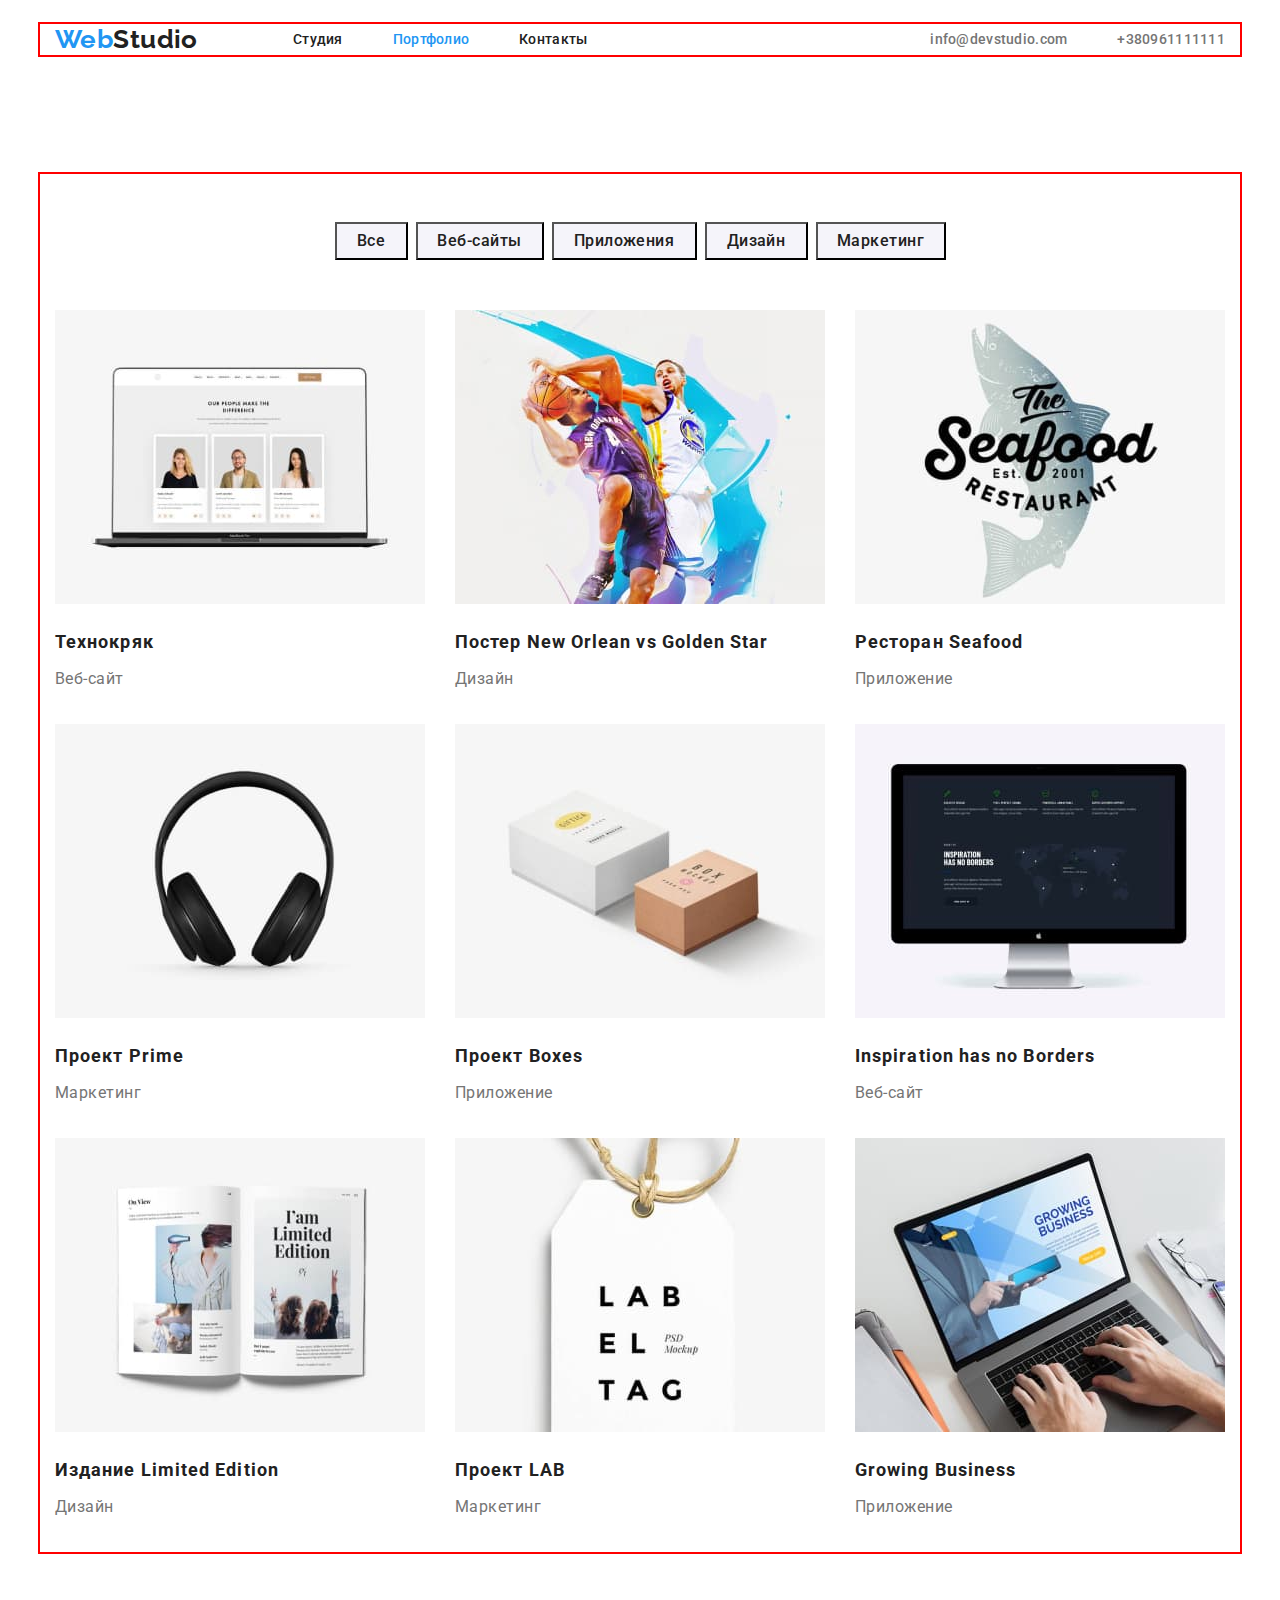
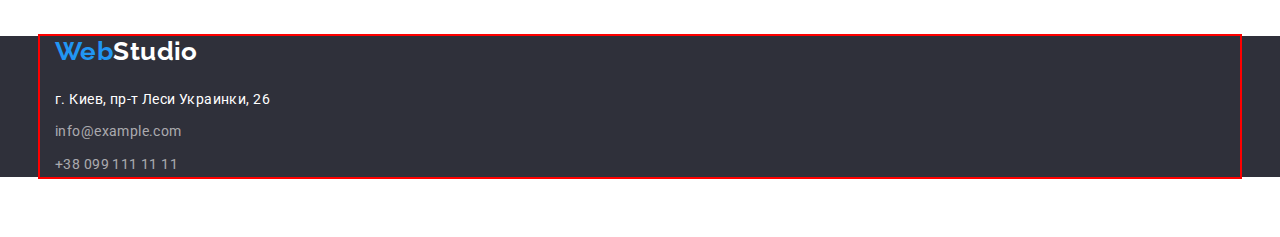
==== portfolio.html @ fa4daae7 "mod4" ====
<!DOCTYPE html>
<html lang="ru">
<head>
   <meta charset="UTF-8">
   <meta http-equiv="X-UA-Compatible" content="IE=edge">
   <meta name="viewport" content="width=device-width, initial-scale=1.0">
   <title>Portfolio</title>
   <link rel="preconnect" href="https://fonts.googleapis.com">
   <link rel="preconnect" href="https://fonts.gstatic.com" crossorigin>
   <link href="https://fonts.googleapis.com/css2?family=Raleway:wght@700&family=Roboto:wght@400;500;700;900&display=swap" rel="stylesheet">
   <link rel="stylesheet" href="https://cdnjs.cloudflare.com/ajax/libs/modern-normalize/1.1.0/modern-normalize.min.css">
   <link rel="stylesheet" href="./css/reset.css">
   <link rel="stylesheet" href="./css/styles.css">
</head>
<body>

<!-- Шапка -->
<header class="header">
   <div class="container header-container">
      <nav class="header-nav">
         <a class="logo-href" href="/"><span class="accent">Web</span><span class="logo">Studio</span></a>
         <ul class="site-nav list">
            <li class="header-item"><a href="./index.html" class="link">Студия</a></li>
            <li class="header-item"><a href="./portfolio.html" class="link current">Портфолио</a></li>
            <li class="header-item"><a href="Контакты" class="link">Контакты</a></li>
         </ul>
      </nav>
      <ul class="auth-nav list">
         <li><a href="info@devstudio.com" class="link current">info@devstudio.com</a></li>
         <li class="telephone"><a href="+380961111111" class="link">+380961111111</a></li>
      </ul>
   </div>
</header>

<!-- Герой -->
   <main>
      <section class="filter">
         <div class="container">
            <h1 class="filter-part"> наполнение страницы</h1>
               <ul class="filter-button list">
                     <li class="filter-item">
                        <button type="button" class="button-secondary oll">Все</button>
                     </li>
                     <li class="filter-item">
                        <button type="button" class="button-secondary web">Веб-сайты</button>
                     </li>
                     <li class="filter-item">
                        <button type="button" class="button-secondary app">Приложения</button>
                     </li>
                     <li class="filter-item">
                        <button type="button" class="button-secondary  des">Дизайн</button>
                     </li>
                     <li class="filter-item">
                        <button type="button" class="button-secondary mark">Маркетинг</button>
                     </li>
               </ul>
                  <ul class="filter-list option">
                     <li class="filter-selection">
                        <img src="./images/portfolio6.jpg" alt="ноутбук" width="370">
                        <h2 class="title">Технокряк</h2>
                        <p class="text">Веб-сайт</p>
                     </li>
                     <li class="filter-selection">
                        <img src="./images/portfolio1.jpg" alt="два парня играют мячом в баскетбол" width="370">
                        <h2 class="title">Постер New Orlean vs Golden Star</h2>
                        <p class="text">Дизайн</p>  
                     </li>
                     <li class="filter-selection">
                        <img src="./images/portfolio2.jpg" alt="логотип ресторана" width="370">
                        <h2 class="title">Ресторан Seafood</h2>
                        <p class="text">Приложение</p>
                     </li>
                     <li class="filter-selection">
                        <img src="./images/portfolio3.jpg" alt="наушники" width="370">
                        <h2 class="title">Проект Prime</h2>
                        <p class="text">Маркетинг</p>
                     </li>
                     <li class="filter-selection">
                        <img src="./images/portfolio4.jpg" alt="одна коричневая и одна белая коробочки" width="370">
                        <h2 class="title">Проект Boxes</h2>
                        <p class="text">Приложение</p>
                     </li>
                     <li class="filter-selection">
                        <img src="./images/portfolio5.jpg" alt="монитор" width="370">
                        <h2 class="title">Inspiration has no Borders</h2>
                        <p class="text">Веб-сайт</p>
                     </li>
                     <li class="filter-selection">
                        <img src="./images/portfolio7.jpg" alt="книга" width="370">
                        <h2 class="title">Издание Limited Edition</h2>
                        <p class="text">Дизайн</p>
                     </li>
                     <li class="filter-selection">
                        <img src="./images/portfolio8.jpg" alt="белая бирка с английскими буквами на коричневой веревке" width="370">
                        <h2 class="title">Проект LAB</h2>
                        <p class="text">Маркетинг</p>
                     </li>
                     <li class="filter-selection">
                        <img src="./images/portfolio9.jpg" alt="две руки лежат на клавиатуре ноутбука" width="370">
                        <h2 class="title">Growing Business</h2>
                        <p class="text">Приложение</p>
                     </li>
                  </ul>
         </div>
      </section>
   </main>

<!-- Футер -->
<footer class="footer-works">
   <div class="container logo-new">
      <a class="logo-href" href="/"><span class="accent">Web</span><span class="logo">Studio</span> </a>
      <address>
         <ul class="footer-local list">
            <li class="footer-item">
               <a href="г.Киев,пр-тЛесиУкраинки,26 " class="link actual">г. Киев, пр-т Леси Украинки, 26 <br /></a>
            </li>
            <li class="footer-item">
               <a href="info@example.com" class="link">info@example.com</a>
            </li>
            <li class="footer-item">
               <a href="+380991111111" class="link">+38 099 111 11 11</a>
            </li>
         </ul>
      </address>
   </div>
</footer>
</body>
</html>
---- css/styles.css ----
/* цвет основного текста #212121 */
/* вторичный цвет текста #757575 */
/* акцент #2196F3 */
/* адресс в футере rgba(255, 255, 255, 0.6) */
/* вторичный цвет фона вторичный цвет фона */
/* цвет фона руководителей #F5F4FA */

:root {
  --primary-text-color: #757575;
  --title-text-color: #212121;
  --accent-color: #2196f3;
  --primary-white-color: #ffffff;
  --footer-adress-color: rgba(255, 255, 255, 0.6);
  --base-margin: 30px;
}

/* Стили для index */
body {
  background: var(--primary-white-color);
  color: var(--primary-text-color);
  font-family: Roboto, sans-serif;
  letter-spacing: 0.03em;
  font-size: 14px;
  line-height: 1.71;
}

.container {
  width: 1200px;
  padding-left: 15px;
  padding-right: 15px;
  margin: 0 auto;
  outline: 2px solid red;
}

.list {
  list-style: none;
}

/* шапка */

.header {
  padding-top: 24px;
  padding-bottom: 25px;
}

.accent {
  color: var(--accent-color);
  font-family: Raleway, sans-serif;
  font-weight: 700;
  font-size: 26px;
  line-height: 1.19;
}

.logo {
  color: var(--title-text-color);
  font-family: Raleway, sans-serif;
  font-weight: 700;
  font-size: 26px;
  line-height: 1.19;
}

.logo-href {
  text-decoration: none;
  width: 145px;
  height: 31px;
  margin-right: 93px;
}

/* site nav */
.site-nav .link {
  color: var(--title-text-color);
  letter-spacing: 0.02em;
  font-weight: 500;
  font-size: 14px;
  line-height: 1.14;
  text-decoration: none;
  padding-top: 32px;
  padding-bottom: 32px;
}

.auth-nav .link {
  color: var(--primary-text-color);
  letter-spacing: 0.02em;
  font-weight: 500;
  font-size: 14px;
  line-height: 1.14;
  text-decoration: none;
  padding-top: 32px;
  padding-bottom: 32px;
}

.site-nav .link:hover,
.site-nav .link:focus {
  color: var(--accent-color);
}

.site-nav .link.current {
  color: var(--accent-color);
}

.auth-nav .link:hover,
.auth-nav .link:focus {
  color: var(--accent-color);
}

/* Hero */

.hero-works {
  background-color: #2f303a;
  padding-top: 200px;
  padding-bottom: 200px;
  margin: 0 auto;
  text-align: center;
}

.hero-title {
  color: var(--primary-white-color);
  letter-spacing: 0.06em;
  font-weight: 900;
  font-size: 44px;
  line-height: 1.36;
  text-align: center;
  text-transform: uppercase;
  width: 696px;
  margin: 0 auto;
  margin-bottom: var(--base-margin);
}

/* Section */

.section {
  padding: 94px 0;
}

.section .examples {
  padding: 94px 0;
}

.section-title {
  color: var(--title-text-color);
  font-weight: 700;
  font-size: 36px;
  line-height: 1.17;
  text-align: center;
  width: 376px;
  margin: 0 auto;
  margin-bottom: 50px;
}

.section-title.leaders {
  width: 264px;
  margin: 0 auto;
  margin-bottom: 50px;
}

.section-partition {
  color: var(--title-text-color);
  font-weight: 500;
  font-size: 16px;
  line-height: 1.18;
  margin-bottom: 10px;
  margin-top: 30px;
  text-align: center;
}

.feature-text {
  font-size: 14px;
  line-height: 1.71;
  letter-spacing: 0.03em;
  width: 270px;
  color: var(--primary-text-color);
}

.section .text {
  letter-spacing: 0.03em;
  font-size: 16px;
  line-height: 1.18;
  text-align: center;
}
/* Features */
.feature-list .title {
  color: var(--title-text-color);
  font-weight: 700;
  font-size: 14px;
  line-height: 1.14;
  width: 270px;
  margin-bottom: 10px;
}

.feature-item:not(:last-child) {
  margin-right: var(--base-margin);
}

.feature-list {
  list-style: none;
}

.feature-list .title {
  text-transform: uppercase;
}

/* button */
.button {
  color: var(--title-text-color);
  background-color: var(--primary-white-color);
  display: inline-block;
}

.button.primary {
  color: var(--primary-white-color);
  background-color: var(--accent-color);
  font-family: Roboto, sans-serif;
  letter-spacing: 0.06em;
  font-weight: 700;
  font-size: 16px;
  line-height: 1.87;
  min-width: 200px;
  height: 50px;
  border-radius: 4px;
  margin: 0 auto;
}

/* Footer */

.footer-works {
  background-color: #2f303a;
}

.footer-local {
  font-style: normal;
  margin-top: 20px;
  margin-bottom: 60px;
}

.footer-item:not(:last-child) {
  margin-bottom: 9px;
}

.footer-works .logo {
  color: var(--primary-white-color);
  font-family: Raleway, sans-serif;
  font-weight: 700;
  font-size: 26px;
  line-height: 1.19;
  text-decoration: none;
}

.footer-local .link {
  color: var(--footer-adress-color);
  letter-spacing: 0.03em;
  font-size: 14px;
  line-height: 1.71;
  text-decoration: none;
}

.footer-local .link.actual {
  color: var(--primary-white-color);
  letter-spacing: 0.03em;
  font-size: 14px;
  line-height: 1.71;
  text-decoration: none;
}

.footer-local .link:hover,
.footer-local .link:focus {
  color: var(--accent-color);
}

/* Стили для портфолио */
.button-secondary {
  color: var(--title-text-color);
  background-color: #f5f4fa;
  font-family: Roboto, sans-serif;
  letter-spacing: 0.03em;
  font-weight: 500;
  font-size: 16px;
  line-height: 1.62;
}

.button-secondary.oll {
  width: 73px;
  height: 38px;
}

.button-secondary.web {
  width: 128px;
  height: 38px;
}

.button-secondary.app {
  width: 145px;
  height: 38px;
}

.button-secondary.des {
  width: 103px;
  height: 38px;
}

.button-secondary.mark {
  width: 130px;
  height: 38px;
}

/* Filter */
.filter-part {
  color: var(--primary-white-color);
}

.btn {
  margin-bottom: 50px;
  padding: 6px 22px;
  border-radius: 4px;
}

.filter-list {
  list-style: none;
}

.filter-button.list {
  align-items: center;
  justify-content: center;
}

.filter-button {
  display: flex;
}

.filter-list.option {
  display: flex;
  flex-wrap: wrap;
  margin-left: -30px;
  margin-bottom: -30px;
}

.filter-selection {
  width: calc(100% / 3 - 30px);
  margin-left: 30px;
  margin-bottom: 30px;
}

/* .filter-selection:not(:nth-child(3n)) {
  margin-right: var(--base-margin);
}

.filter-selection:not(:nth-last-child(-n + 3)) {
  margin-bottom: var(--base-margin);
} */

.filter-item {
  /* margin: 0 auto; */
  margin-bottom: 50px;
}

.filter-item:not(:last-child) {
  margin-right: 8px;
}

.filter-list .title {
  color: var(--title-text-color);
  letter-spacing: 0.06em;
  font-weight: 700;
  font-size: 18px;
  line-height: 2;
  width: 322px;
  margin-top: 20px;
  margin-bottom: 4px;
}

.filter-list .text {
  color: var(--primary-text-color);
  letter-spacing: 0.03em;
  font-size: 16px;
  line-height: 1.87;
  width: 322px;
}

.filter {
  padding-top: 94px;
  padding-bottom: 114px;
}

.site-nav {
  display: flex;
  align-items: center;
}

.header-nav {
  display: flex;
}

.header-container {
  display: flex;
  align-items: center;
}

.auth-nav {
  display: flex;
  margin-left: auto;
}

.header-item:not(:last-child) {
  margin-right: 50px;
}

.telephone {
  margin-left: 50px;
}

.feature-list {
  display: flex;
}

.examples-list {
  display: flex;
}

.examples-item:not(:last-child) {
  margin-right: var(--base-margin);
}

.leaders-list {
  display: flex;
}

.leaders-item:not(:last-child) {
  margin-right: var(--base-margin);
}
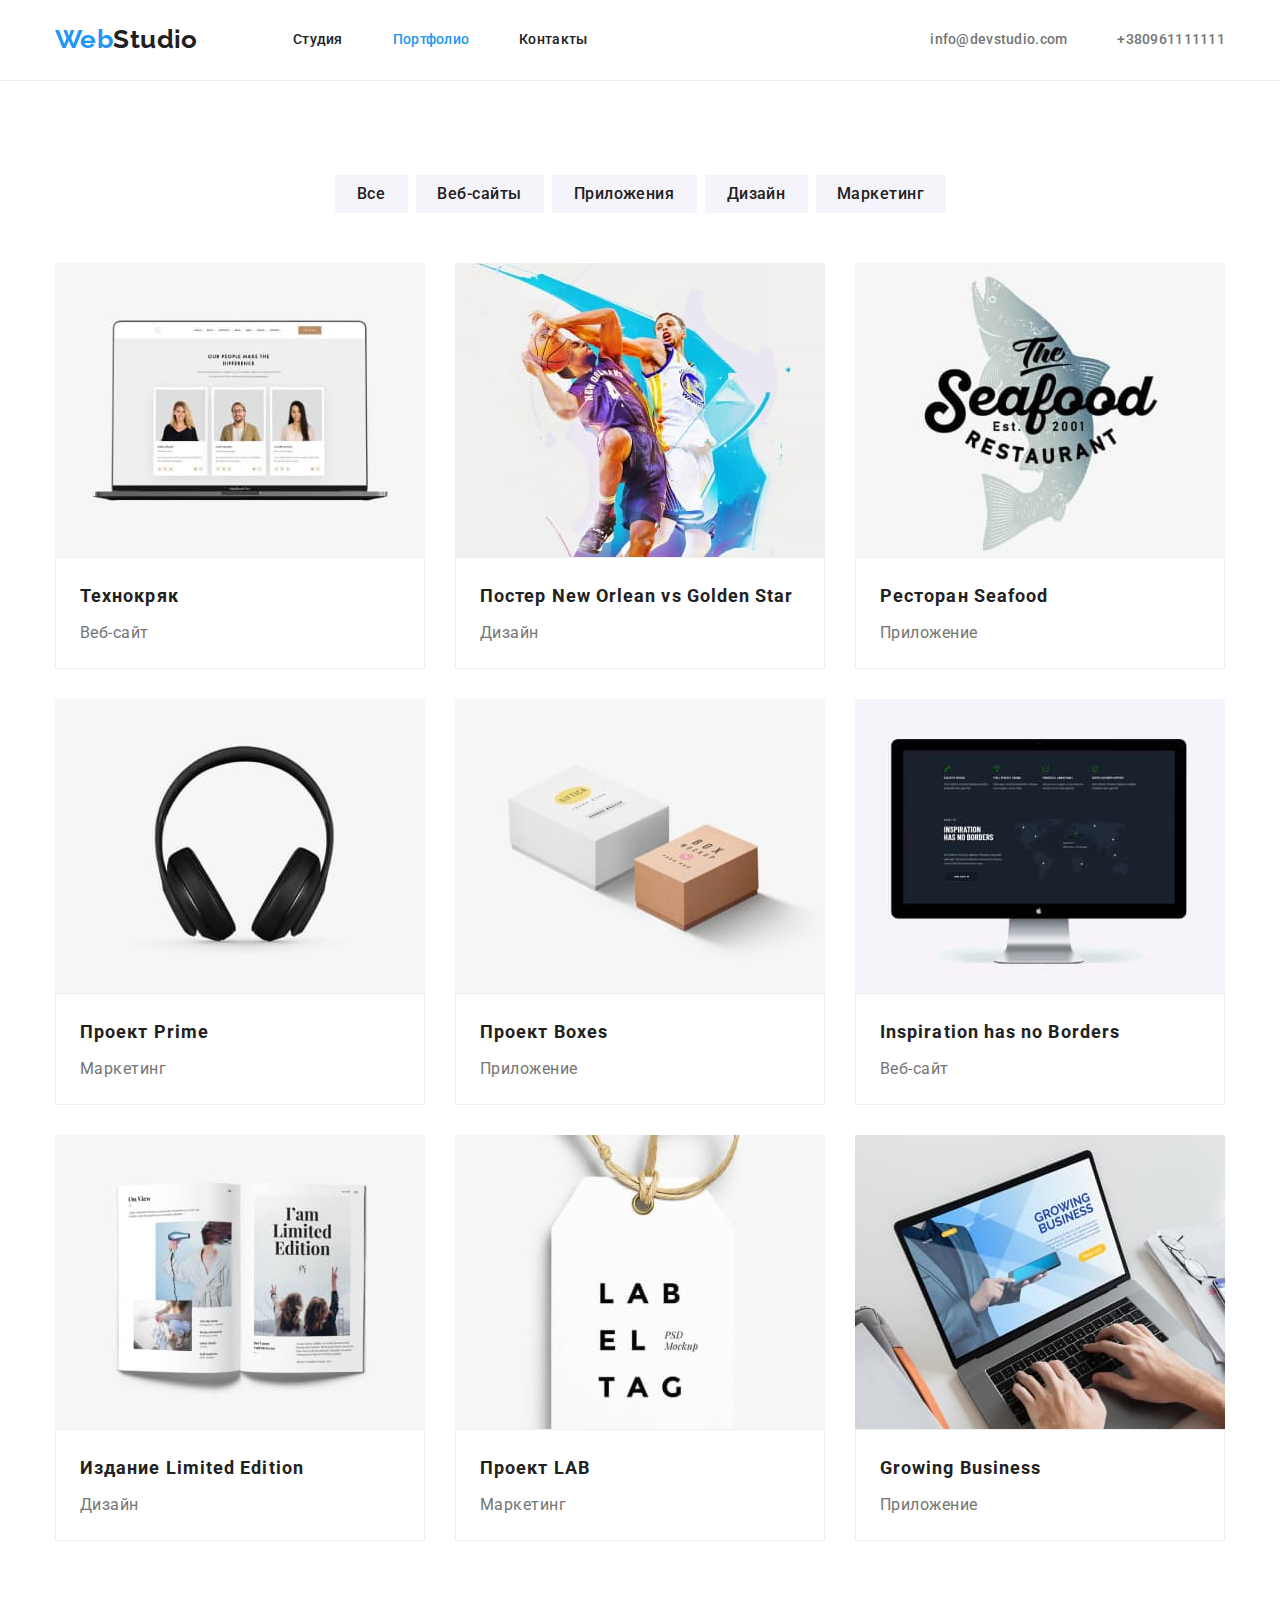
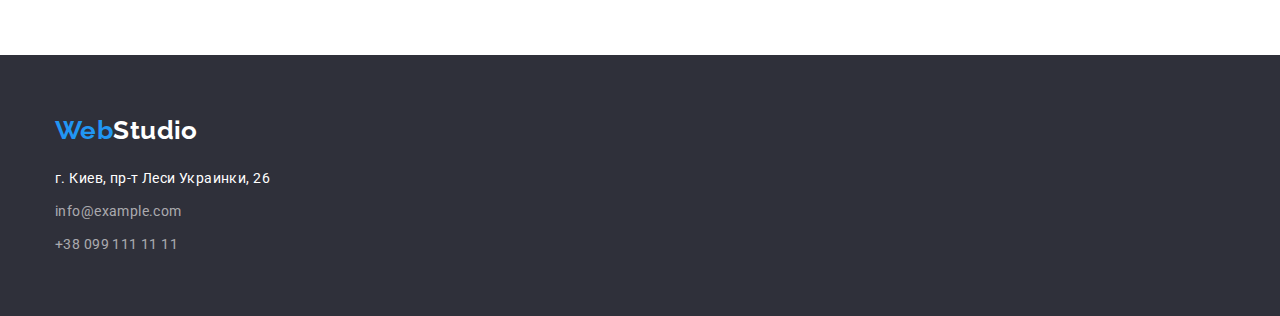
==== commit 0e383e8b: "correction" ====
--- a/portfolio.html
+++ b/portfolio.html
@@ -15,7 +15,9 @@
 <body>
 
 <!-- Шапка -->
+
 <header class="header">
+         <div class="header-line"></div>
    <div class="container header-container">
       <nav class="header-nav">
          <a class="logo-href" href="/"><span class="accent">Web</span><span class="logo">Studio</span></a>
@@ -29,10 +31,11 @@
          <li><a href="info@devstudio.com" class="link current">info@devstudio.com</a></li>
          <li class="telephone"><a href="+380961111111" class="link">+380961111111</a></li>
       </ul>
-   </div>
+      </div>
 </header>
 
 <!-- Герой -->
+
    <main>
       <section class="filter">
          <div class="container">
@@ -57,48 +60,57 @@
                   <ul class="filter-list option">
                      <li class="filter-selection">
                         <img src="./images/portfolio6.jpg" alt="ноутбук" width="370">
-                        <h2 class="title">Технокряк</h2>
+<div class="filter-banner"><h2 class="title">Технокряк</h2>
                         <p class="text">Веб-сайт</p>
+</div>
                      </li>
                      <li class="filter-selection">
                         <img src="./images/portfolio1.jpg" alt="два парня играют мячом в баскетбол" width="370">
-                        <h2 class="title">Постер New Orlean vs Golden Star</h2>
-                        <p class="text">Дизайн</p>  
+<div class="filter-banner"><h2 class="title">Постер New Orlean vs Golden Star</h2>
+                        <p class="text">Дизайн</p> 
+</div>
                      </li>
                      <li class="filter-selection">
                         <img src="./images/portfolio2.jpg" alt="логотип ресторана" width="370">
-                        <h2 class="title">Ресторан Seafood</h2>
+<div class="filter-banner"><h2 class="title">Ресторан Seafood</h2>
                         <p class="text">Приложение</p>
+</div>
                      </li>
                      <li class="filter-selection">
                         <img src="./images/portfolio3.jpg" alt="наушники" width="370">
-                        <h2 class="title">Проект Prime</h2>
+<div class="filter-banner"><h2 class="title">Проект Prime</h2>
                         <p class="text">Маркетинг</p>
+</div>
                      </li>
                      <li class="filter-selection">
                         <img src="./images/portfolio4.jpg" alt="одна коричневая и одна белая коробочки" width="370">
-                        <h2 class="title">Проект Boxes</h2>
+<div class="filter-banner"><h2 class="title">Проект Boxes</h2>
                         <p class="text">Приложение</p>
+</div>
                      </li>
                      <li class="filter-selection">
                         <img src="./images/portfolio5.jpg" alt="монитор" width="370">
-                        <h2 class="title">Inspiration has no Borders</h2>
+<div class="filter-banner"><h2 class="title">Inspiration has no Borders</h2>
                         <p class="text">Веб-сайт</p>
+</div>
                      </li>
                      <li class="filter-selection">
                         <img src="./images/portfolio7.jpg" alt="книга" width="370">
-                        <h2 class="title">Издание Limited Edition</h2>
+<div class="filter-banner"><h2 class="title">Издание Limited Edition</h2>
                         <p class="text">Дизайн</p>
+</div>
                      </li>
                      <li class="filter-selection">
                         <img src="./images/portfolio8.jpg" alt="белая бирка с английскими буквами на коричневой веревке" width="370">
-                        <h2 class="title">Проект LAB</h2>
+<div class="filter-banner"><h2 class="title">Проект LAB</h2>
                         <p class="text">Маркетинг</p>
+</div>
                      </li>
                      <li class="filter-selection">
                         <img src="./images/portfolio9.jpg" alt="две руки лежат на клавиатуре ноутбука" width="370">
-                        <h2 class="title">Growing Business</h2>
+<div class="filter-banner"><h2 class="title">Growing Business</h2>
                         <p class="text">Приложение</p>
+</div>
                      </li>
                   </ul>
          </div>
@@ -106,6 +118,7 @@
    </main>
 
 <!-- Футер -->
+
 <footer class="footer-works">
    <div class="container logo-new">
       <a class="logo-href" href="/"><span class="accent">Web</span><span class="logo">Studio</span> </a>
--- a/css/styles.css
+++ b/css/styles.css
@@ -29,18 +29,32 @@
   padding-left: 15px;
   padding-right: 15px;
   margin: 0 auto;
-  outline: 2px solid red;
+  /* outline: 2px solid red; */
 }
 
 .list {
   list-style: none;
 }
 
-/* шапка */
+/* header */
 
 .header {
   padding-top: 24px;
   padding-bottom: 25px;
+  border-bottom: 1px solid #ececec;
+}
+
+.header-nav {
+  display: flex;
+}
+
+.header-container {
+  display: flex;
+  align-items: center;
+}
+
+.header-item:not(:last-child) {
+  margin-right: 50px;
 }
 
 .accent {
@@ -74,8 +88,6 @@
   font-size: 14px;
   line-height: 1.14;
   text-decoration: none;
-  padding-top: 32px;
-  padding-bottom: 32px;
 }
 
 .auth-nav .link {
@@ -85,8 +97,34 @@
   font-size: 14px;
   line-height: 1.14;
   text-decoration: none;
-  padding-top: 32px;
-  padding-bottom: 32px;
+}
+
+.auth-nav {
+  display: flex;
+  margin-left: auto;
+}
+
+.auth-nav-item::before {
+  content: '';
+  width: 10px;
+  height: 16px;
+  background-color: var(--primary-text-color);
+  background-image: url(../images/fon.jpg);
+  background-size: cover;
+  margin-right: 10px;
+  display: inline-block;
+}
+
+.auth-nav-telephone::before {
+  content: '';
+  width: 16px;
+  height: 12px;
+  background-color: var(--primary-text-color);
+  background-image: url(../images/fon.jpg);
+  background-size: cover;
+  margin-right: 10px;
+  margin-left: 30px;
+  display: inline-block;
 }
 
 .site-nav .link:hover,
@@ -107,6 +145,12 @@
 
 .hero-works {
   background-color: #2f303a;
+  background-image: linear-gradient(rgba(47, 48, 58, 0.4), rgba(47, 48, 58, 0.4)),
+    url(../images/fon.jpg);
+  background-repeat: no-repeat;
+  background-position: center;
+  background-size: cover;
+  max-width: 1600px;
   padding-top: 200px;
   padding-bottom: 200px;
   margin: 0 auto;
@@ -132,8 +176,14 @@
   padding: 94px 0;
 }
 
-.section .examples {
-  padding: 94px 0;
+.section-leaders {
+  padding-top: 94px;
+  padding-bottom: 94px;
+  background-color: #f5f4fa;
+}
+
+.section-examples {
+  padding-bottom: 94px;
 }
 
 .section-title {
@@ -147,7 +197,7 @@
   margin-bottom: 50px;
 }
 
-.section-title.leaders {
+.section-title-leaders {
   width: 264px;
   margin: 0 auto;
   margin-bottom: 50px;
@@ -159,8 +209,12 @@
   font-size: 16px;
   line-height: 1.18;
   margin-bottom: 10px;
-  margin-top: 30px;
   text-align: center;
+}
+
+.people {
+  padding-top: 30px;
+  padding-bottom: 30px;
 }
 
 .feature-text {
@@ -171,7 +225,7 @@
   color: var(--primary-text-color);
 }
 
-.section .text {
+.section-leaders .text {
   letter-spacing: 0.03em;
   font-size: 16px;
   line-height: 1.18;
@@ -200,11 +254,6 @@
 }
 
 /* button */
-.button {
-  color: var(--title-text-color);
-  background-color: var(--primary-white-color);
-  display: inline-block;
-}
 
 .button.primary {
   color: var(--primary-white-color);
@@ -224,12 +273,14 @@
 
 .footer-works {
   background-color: #2f303a;
+  padding-bottom: 60px;
+  padding-top: 60px;
 }
 
 .footer-local {
   font-style: normal;
   margin-top: 20px;
-  margin-bottom: 60px;
+  /* margin-bottom: 60px; */
 }
 
 .footer-item:not(:last-child) {
@@ -275,6 +326,7 @@
   font-weight: 500;
   font-size: 16px;
   line-height: 1.62;
+  border: 0;
 }
 
 .button-secondary.oll {
@@ -304,13 +356,22 @@
 
 /* Filter */
 .filter-part {
-  color: var(--primary-white-color);
-}
-
-.btn {
-  margin-bottom: 50px;
-  padding: 6px 22px;
-  border-radius: 4px;
+  position: absolute;
+  width: 1px;
+  height: 1px;
+  margin: -1px;
+  border: 0;
+  padding: 0;
+  white-space: nowrap;
+  clip-path: inset(100%);
+  clip: rect(0 0 0 0);
+  overflow: hidden;
+}
+
+.filter-banner {
+  padding: 20px 24px;
+  width: 370px;
+  border: 1px solid #eeeeee;
 }
 
 .filter-list {
@@ -319,6 +380,7 @@
 
 .filter-button.list {
   align-items: center;
+  margin-bottom: 50px;
   justify-content: center;
 }
 
@@ -347,11 +409,6 @@
   margin-bottom: var(--base-margin);
 } */
 
-.filter-item {
-  /* margin: 0 auto; */
-  margin-bottom: 50px;
-}
-
 .filter-item:not(:last-child) {
   margin-right: 8px;
 }
@@ -363,7 +420,6 @@
   font-size: 18px;
   line-height: 2;
   width: 322px;
-  margin-top: 20px;
   margin-bottom: 4px;
 }
 
@@ -380,27 +436,21 @@
   padding-bottom: 114px;
 }
 
+.leaders-social-item {
+  width: 44px;
+  height: 44px;
+  background-color: aquamarine;
+  border-radius: 50%;
+}
+
+.leaders-social-link {
+  width: 100%;
+  height: 100%;
+}
+
 .site-nav {
   display: flex;
   align-items: center;
-}
-
-.header-nav {
-  display: flex;
-}
-
-.header-container {
-  display: flex;
-  align-items: center;
-}
-
-.auth-nav {
-  display: flex;
-  margin-left: auto;
-}
-
-.header-item:not(:last-child) {
-  margin-right: 50px;
 }
 
 .telephone {
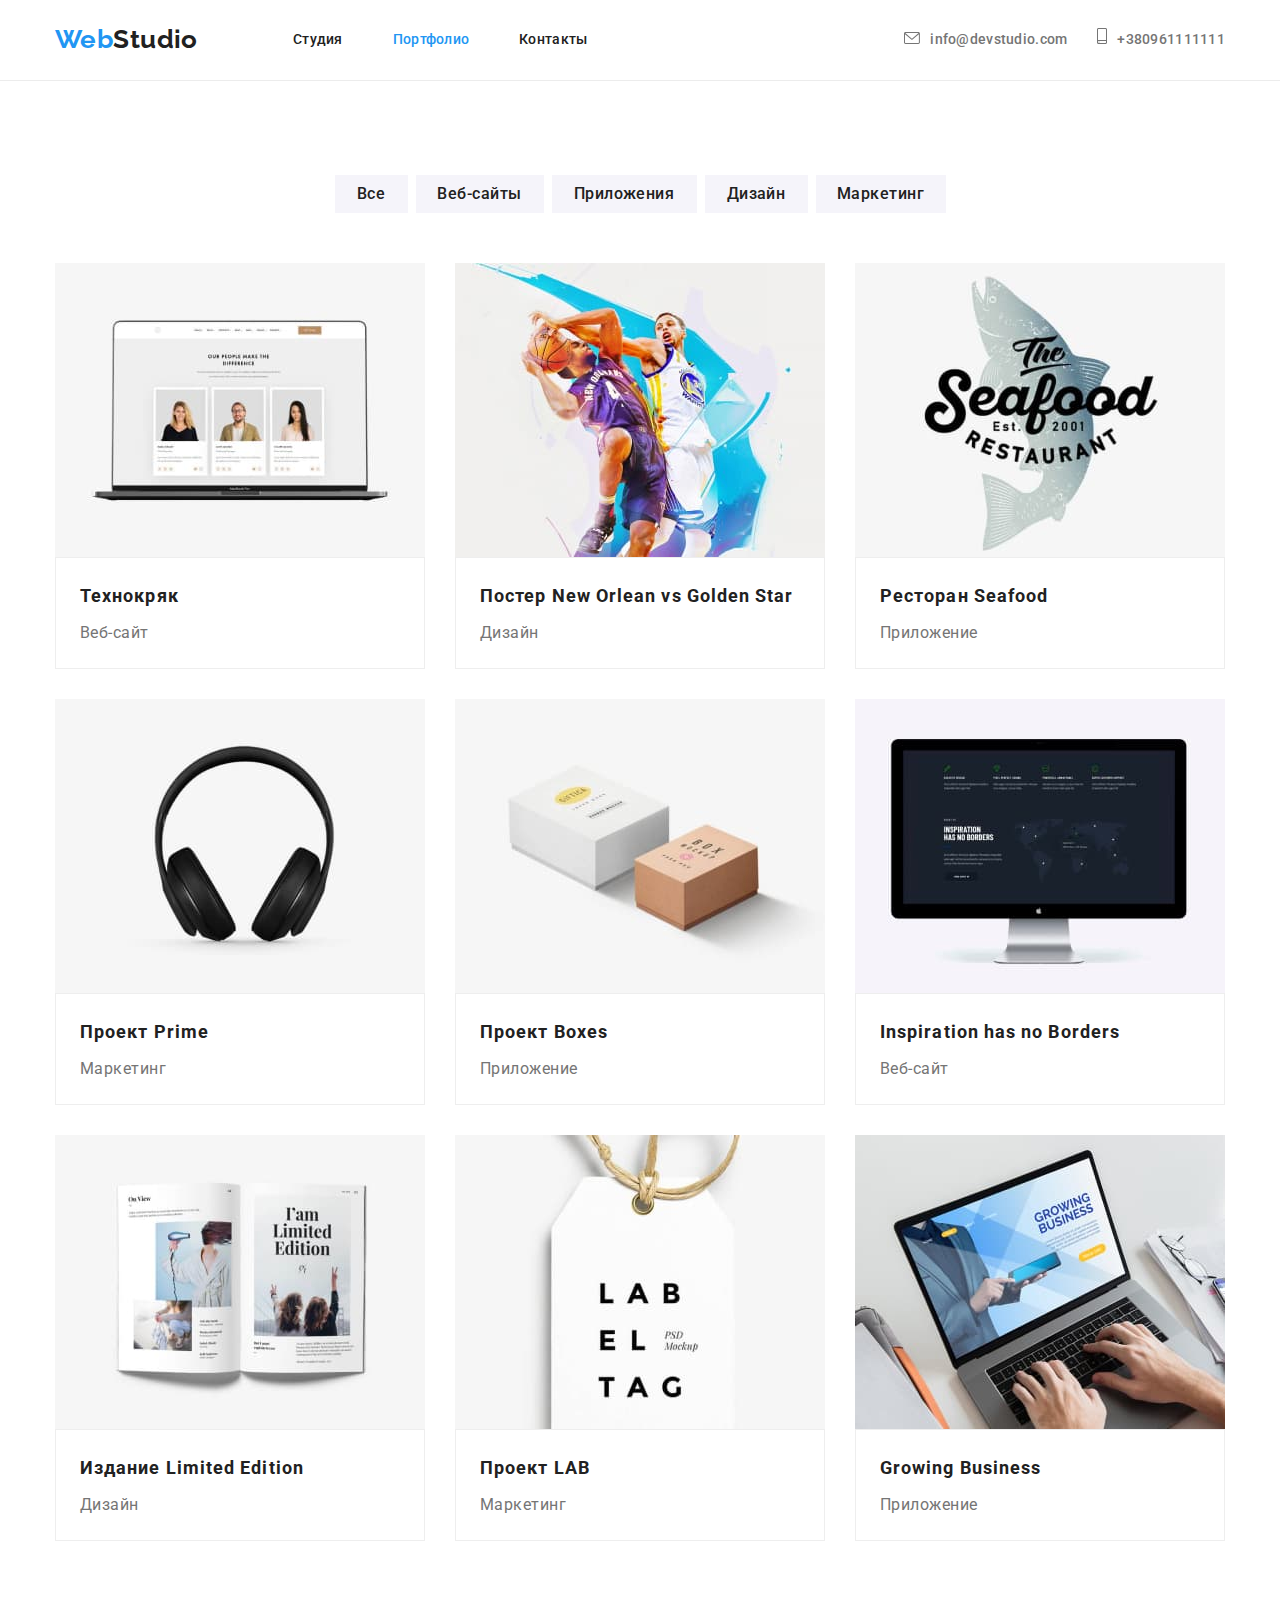
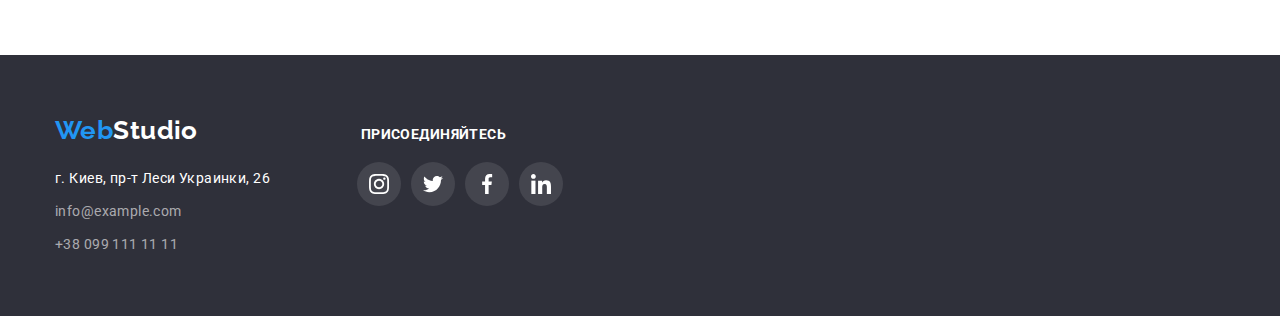
==== commit 02000a5a: "homework4" ====
--- a/portfolio.html
+++ b/portfolio.html
@@ -17,26 +17,33 @@
 <!-- Шапка -->
 
 <header class="header">
-         <div class="header-line"></div>
-   <div class="container header-container">
-      <nav class="header-nav">
-         <a class="logo-href" href="/"><span class="accent">Web</span><span class="logo">Studio</span></a>
-         <ul class="site-nav list">
-            <li class="header-item"><a href="./index.html" class="link">Студия</a></li>
-            <li class="header-item"><a href="./portfolio.html" class="link current">Портфолио</a></li>
-            <li class="header-item"><a href="Контакты" class="link">Контакты</a></li>
-         </ul>
-      </nav>
-      <ul class="auth-nav list">
-         <li><a href="info@devstudio.com" class="link current">info@devstudio.com</a></li>
-         <li class="telephone"><a href="+380961111111" class="link">+380961111111</a></li>
+<div class="container header-container">
+   <nav class="header-nav">
+      <a class="logo-href" href="/"><span class="accent">Web</span><span class="logo">Studio</span></a>
+      <ul class="site-nav list">
+         <li class="header-item"><a href="./index.html" class="link">Студия</a></li>
+         <li class="header-item"><a href="./portfolio.html" class="link current">Портфолио</a></li>
+         <li class="header-item"><a href="Контакты" class="link">Контакты</a></li>
       </ul>
-      </div>
+   </nav>
+   <ul class="auth-nav list">
+      <li class="auth-nav-item">
+         <a href="mailto:info@devstudio.com" class="link header-mail"><svg class="icon-mail" width="16" height="12">
+               <use href="images/icons.svg#icon-envelope"></use>
+            </svg>info@devstudio.com</a>
+      </li>
+      <li class="auth-nav-telephone">
+         <a href="tel:+380961111111" class="link header-tel"><svg class="icon-tel" width="10" height="16">
+               <use href="images/icons.svg#icon-smartphone"></use>
+            </svg>+380961111111</a>
+      </li>
+   </ul>
+</div>
 </header>
 
 <!-- Герой -->
 
-   <main>
+<main>
       <section class="filter">
          <div class="container">
             <h1 class="filter-part"> наполнение страницы</h1>
@@ -59,82 +66,128 @@
                </ul>
                   <ul class="filter-list option">
                      <li class="filter-selection">
-                        <img src="./images/portfolio6.jpg" alt="ноутбук" width="370">
+                        <a class="hero-link link" href="">
+                           <img src="./images/portfolio6.jpg" alt="ноутбук" width="370">
 <div class="filter-banner"><h2 class="title">Технокряк</h2>
                         <p class="text">Веб-сайт</p>
-</div>
+                        </div>
+                        </a>
                      </li>
                      <li class="filter-selection">
-                        <img src="./images/portfolio1.jpg" alt="два парня играют мячом в баскетбол" width="370">
+                        <a class="hero-link link" href="">
+                           <img src="./images/portfolio1.jpg" alt="два парня играют мячом в баскетбол" width="370">
 <div class="filter-banner"><h2 class="title">Постер New Orlean vs Golden Star</h2>
                         <p class="text">Дизайн</p> 
-</div>
+                        </div>
+                        </a>
                      </li>
                      <li class="filter-selection">
-                        <img src="./images/portfolio2.jpg" alt="логотип ресторана" width="370">
+                        <a class="hero-link link" href="">
+                           <img src="./images/portfolio2.jpg" alt="логотип ресторана" width="370">
 <div class="filter-banner"><h2 class="title">Ресторан Seafood</h2>
                         <p class="text">Приложение</p>
-</div>
+                        </div>
+                        </a>
                      </li>
                      <li class="filter-selection">
-                        <img src="./images/portfolio3.jpg" alt="наушники" width="370">
+                           <a class="hero-link link" href="">
+                              <img src="./images/portfolio3.jpg" alt="наушники" width="370">
 <div class="filter-banner"><h2 class="title">Проект Prime</h2>
                         <p class="text">Маркетинг</p>
-</div>
+                        </div>
+                        </a>
                      </li>
                      <li class="filter-selection">
-                        <img src="./images/portfolio4.jpg" alt="одна коричневая и одна белая коробочки" width="370">
+                        <a class="hero-link link" href="">
+                           <img src="./images/portfolio4.jpg" alt="одна коричневая и одна белая коробочки" width="370">
 <div class="filter-banner"><h2 class="title">Проект Boxes</h2>
                         <p class="text">Приложение</p>
-</div>
+                        </div>
+                        </a>
                      </li>
                      <li class="filter-selection">
-                        <img src="./images/portfolio5.jpg" alt="монитор" width="370">
+                        <a class="hero-link link" href="">
+                           <img src="./images/portfolio5.jpg" alt="монитор" width="370">
 <div class="filter-banner"><h2 class="title">Inspiration has no Borders</h2>
                         <p class="text">Веб-сайт</p>
-</div>
+                        </div>
+                        </a>
                      </li>
                      <li class="filter-selection">
-                        <img src="./images/portfolio7.jpg" alt="книга" width="370">
+                        <a class="hero-link link" href="">
+                           <img src="./images/portfolio7.jpg" alt="книга" width="370">
 <div class="filter-banner"><h2 class="title">Издание Limited Edition</h2>
                         <p class="text">Дизайн</p>
-</div>
+                        </div>
+                        </a>
                      </li>
                      <li class="filter-selection">
-                        <img src="./images/portfolio8.jpg" alt="белая бирка с английскими буквами на коричневой веревке" width="370">
+                        <a class="hero-link link" href="">
+                           <img src="./images/portfolio8.jpg" alt="белая бирка с английскими буквами на коричневой веревке" width="370">
 <div class="filter-banner"><h2 class="title">Проект LAB</h2>
                         <p class="text">Маркетинг</p>
-</div>
+                        </div>
+                        </a>
                      </li>
                      <li class="filter-selection">
-                        <img src="./images/portfolio9.jpg" alt="две руки лежат на клавиатуре ноутбука" width="370">
+                        <a class="hero-link link" href="">
+                           <img src="./images/portfolio9.jpg" alt="две руки лежат на клавиатуре ноутбука" width="370">
 <div class="filter-banner"><h2 class="title">Growing Business</h2>
                         <p class="text">Приложение</p>
-</div>
+                        </div>
+                        </a>
                      </li>
                   </ul>
          </div>
       </section>
-   </main>
+</main>
 
 <!-- Футер -->
 
 <footer class="footer-works">
    <div class="container logo-new">
-      <a class="logo-href" href="/"><span class="accent">Web</span><span class="logo">Studio</span> </a>
-      <address>
-         <ul class="footer-local list">
-            <li class="footer-item">
-               <a href="г.Киев,пр-тЛесиУкраинки,26 " class="link actual">г. Киев, пр-т Леси Украинки, 26 <br /></a>
+      <div class="footer-nav">
+         <a class="logo-href" href="/"><span class="accent">Web</span><span class="logo">Studio</span> </a>
+         <address>
+            <ul class="footer-local list">
+               <li class="footer-item">
+                  <a href="г.Киев,пр-тЛесиУкраинки,26 " class="link actual">г. Киев, пр-т Леси Украинки, 26 <br /></a>
+               </li>
+               <li class="footer-item">
+                  <a href="info@example.com" class="link mail">info@example.com</a>
+               </li>
+               <li class="footer-item">
+                  <a href="+380991111111" class="link mail">+38 099 111 11 11</a>
+               </li>
+            </ul>
+         </address>
+      </div>
+      <div class="footer-proposition">
+         <h3 class="footer-text">присоединяйтесь</h3>
+         <ul class="footer-works-list list">
+            <li class="footer-works-item">
+               <a href="" class="footer-works-link link">
+                  <svg class="footer-social-ikon" width="20" height="20">
+                     <use href="./images/icons.svg#icon-instagram-2"></use>
+                  </svg>
+               </a>
             </li>
-            <li class="footer-item">
-               <a href="info@example.com" class="link">info@example.com</a>
+            <li class="footer-works-item">
+               <a href="" class="footer-works-link link"><svg class="footer-social-ikon" width="20" height="20">
+                     <use href="./images/icons.svg#icon-twitter-1"></use>
+                  </svg></a>
             </li>
-            <li class="footer-item">
-               <a href="+380991111111" class="link">+38 099 111 11 11</a>
+            <li class="footer-works-item">
+               <a href="" class="footer-works-link link"><svg class="footer-social-ikon" width="20" height="20">
+                     <use href="./images/icons.svg#icon-facebook-1"></use>
+                  </svg></a>
             </li>
-         </ul>
-      </address>
+            <li class="footer-works-item">
+               <a href="" class="footer-works-link link"><svg class="footer-social-ikon" width="20" height="20">
+                     <use href="./images/icons.svg#icon-linkedin-1"></use>
+                  </svg></a>
+            </li>
+      </div>
    </div>
 </footer>
 </body>
--- a/css/styles.css
+++ b/css/styles.css
@@ -36,6 +36,9 @@
   list-style: none;
 }
 
+.link {
+  text-decoration: none;
+}
 /* header */
 
 .header {
@@ -99,17 +102,40 @@
   text-decoration: none;
 }
 
+.site-nav {
+  display: flex;
+  align-items: center;
+}
+
 .auth-nav {
   display: flex;
   margin-left: auto;
-}
-
-.auth-nav-item::before {
+  align-items: center;
+}
+
+.auth-nav-item:not(:last-child) {
+  margin-right: 30px;
+}
+
+.icon-mail,
+.icon-tel {
+  margin-right: 10px;
+  fill: currentColor;
+}
+
+.header-mail:hover,
+.header-mail:focus,
+.header-tel:hover,
+.header-tel:focus {
+  color: var(--accent-color);
+}
+
+/* .auth-nav-item::before {
   content: '';
   width: 10px;
   height: 16px;
   background-color: var(--primary-text-color);
-  background-image: url(../images/fon.jpg);
+  background-image: url(../images/icons.svg#icon-envelope);
   background-size: cover;
   margin-right: 10px;
   display: inline-block;
@@ -120,12 +146,12 @@
   width: 16px;
   height: 12px;
   background-color: var(--primary-text-color);
-  background-image: url(../images/fon.jpg);
+  background-image: url(../images/icons.svg#icon-smartphone);
   background-size: cover;
   margin-right: 10px;
   margin-left: 30px;
   display: inline-block;
-}
+} */
 
 .site-nav .link:hover,
 .site-nav .link:focus {
@@ -210,11 +236,16 @@
   line-height: 1.18;
   margin-bottom: 10px;
   text-align: center;
+  margin-bottom: 16px;
 }
 
 .people {
   padding-top: 30px;
   padding-bottom: 30px;
+  background: #ffffff;
+  box-shadow: 0px 1px 3px rgba(0, 0, 0, 0.12), 0px 1px 1px rgba(0, 0, 0, 0.14),
+    0px 2px 1px rgba(0, 0, 0, 0.2);
+  border-radius: 0px 0px 4px 4px;
 }
 
 .feature-text {
@@ -231,6 +262,7 @@
   line-height: 1.18;
   text-align: center;
 }
+
 /* Features */
 .feature-list .title {
   color: var(--title-text-color);
@@ -243,6 +275,38 @@
 
 .feature-item:not(:last-child) {
   margin-right: var(--base-margin);
+  width: 270px;
+}
+
+.feature-list {
+  display: flex;
+}
+
+.feature-item::before {
+  content: '';
+  background-color: #f5f4fa;
+  height: 120px;
+  display: block;
+  background-position: center;
+  background-size: 70px;
+  background-repeat: no-repeat;
+  margin-bottom: 30px;
+}
+
+.feature-item:nth-child(1)::before {
+  background-image: url(../images/antenna.svg);
+}
+
+.feature-item:nth-child(2)::before {
+  background-image: url(../images/clock.svg);
+}
+
+.feature-item:nth-child(3)::before {
+  background-image: url(../images/diagram.svg);
+}
+
+.feature-item:nth-child(4)::before {
+  background-image: url(../images/astronaut.svg);
 }
 
 .feature-list {
@@ -280,7 +344,6 @@
 .footer-local {
   font-style: normal;
   margin-top: 20px;
-  /* margin-bottom: 60px; */
 }
 
 .footer-item:not(:last-child) {
@@ -304,7 +367,7 @@
   text-decoration: none;
 }
 
-.footer-local .link.actual {
+.link.actual {
   color: var(--primary-white-color);
   letter-spacing: 0.03em;
   font-size: 14px;
@@ -312,9 +375,69 @@
   text-decoration: none;
 }
 
-.footer-local .link:hover,
-.footer-local .link:focus {
-  color: var(--accent-color);
+.link.mail:hover,
+.link.mail:focus {
+  color: var(--primary-white-color);
+}
+
+.actual:hover,
+.actual:focus {
+  color: rgba(255, 255, 255, 0.6);
+}
+
+.logo-new {
+  display: flex;
+  align-items: baseline;
+}
+
+.footer-nav {
+  min-width: 231px;
+}
+
+.footer-proposition {
+  width: 208px;
+  margin-left: 70px;
+  /* display: flex; */
+}
+
+.footer-works-list {
+  display: flex;
+  justify-content: center;
+}
+
+.footer-works-item {
+  margin-right: 10px;
+  margin-top: 20px;
+}
+
+.footer-text {
+  font-weight: 700px;
+  font-size: 14px;
+  line-height: calc(16 / 14);
+  letter-spacing: 0.03em;
+  text-transform: uppercase;
+  color: var(--primary-white-color);
+}
+
+.footer-works-link {
+  width: 44px;
+  height: 44px;
+  color: var(--primary-white-color);
+  border-radius: 50%;
+  display: flex;
+  justify-content: center;
+  align-items: center;
+  background: rgba(255, 255, 255, 0.1);
+}
+
+.footer-works-link:hover,
+.footer-works-link:focus {
+  background-color: var(--accent-color);
+  color: var(--primary-white-color);
+}
+
+.footer-social-ikon {
+  fill: currentColor;
 }
 
 /* Стили для портфолио */
@@ -328,6 +451,14 @@
   line-height: 1.62;
   border: 0;
 }
+.button-secondary:hover,
+.button-secondary:focus {
+  color: var(--primary-white-color);
+  background: #2196f3;
+  box-shadow: 0px 3px 1px rgba(0, 0, 0, 0.1), 0px 1px 2px rgba(0, 0, 0, 0.08),
+    0px 2px 2px rgba(0, 0, 0, 0.12);
+  border-radius: 4px;
+}
 
 .button-secondary.oll {
   width: 73px;
@@ -352,6 +483,16 @@
 .button-secondary.mark {
   width: 130px;
   height: 38px;
+}
+
+.hero-link {
+  display: block;
+}
+
+.hero-link:hover,
+.hero-link:focus {
+  box-shadow: 0px 1px 1px rgba(0, 0, 0, 0.12), 0px 4px 4px rgba(0, 0, 0, 0.06),
+    1px 4px 6px rgba(0, 0, 0, 0.16);
 }
 
 /* Filter */
@@ -436,43 +577,106 @@
   padding-bottom: 114px;
 }
 
-.leaders-social-item {
+/* .leaders-social-item {
   width: 44px;
   height: 44px;
-  background-color: aquamarine;
+} */
+
+.leaders-social-link {
+  width: 44px;
+  height: 44px;
   border-radius: 50%;
-}
-
-.leaders-social-link {
+  display: flex;
+  align-items: center;
+  justify-content: center;
+  color: #afb1b8;
+}
+
+.leaders-social-link:hover,
+.leaders-social-link:focus {
+  background-color: var(--accent-color);
+  color: var(--primary-white-color);
+}
+
+.leaders-social-ikon {
+  fill: currentColor;
+}
+
+.leaders-social-list {
+  display: flex;
+  justify-content: center;
+  margin-top: 16px;
+}
+
+.leaders-social-item + .leaders-social-item {
+  margin-left: 10px;
+}
+
+.telephone {
+  margin-left: 50px;
+}
+
+.feature-list {
+  display: flex;
+}
+
+.examples-list {
+  display: flex;
+}
+
+.examples-item:not(:last-child) {
+  margin-right: var(--base-margin);
+}
+
+.leaders-list {
+  display: flex;
+}
+
+.leaders-item:not(:last-child) {
+  margin-right: var(--base-margin);
+}
+
+.section-clients {
+  padding-bottom: 94px;
+  padding-top: 94px;
+}
+
+.section-clients-title {
+  color: var(--title-text-color);
+  font-weight: 700;
+  font-size: 36px;
+  line-height: 1.16;
+  text-align: center;
+  margin-bottom: 50px;
+  letter-spacing: 0.03em;
+  /* width: 390px; */
+  margin: 0 auto;
+}
+
+.section-clients-list {
+  display: flex;
+  justify-content: center;
+  margin-top: 50px;
+}
+
+.section-clients-link {
   width: 100%;
   height: 100%;
-}
-
-.site-nav {
   display: flex;
   align-items: center;
-}
-
-.telephone {
-  margin-left: 50px;
-}
-
-.feature-list {
-  display: flex;
-}
-
-.examples-list {
-  display: flex;
-}
-
-.examples-item:not(:last-child) {
-  margin-right: var(--base-margin);
-}
-
-.leaders-list {
-  display: flex;
-}
-
-.leaders-item:not(:last-child) {
-  margin-right: var(--base-margin);
-}
+  justify-content: center;
+  color: #afb1b8;
+  width: 170px;
+  border: 1px solid #afb1b8;
+  border-radius: 4px;
+}
+
+.section-clients-ikon {
+  fill: currentColor;
+}
+
+.section-clients-link:hover,
+.section-clients-link:focus {
+  background-color: var(--accent-color);
+  color: var(--primary-white-color);
+}
